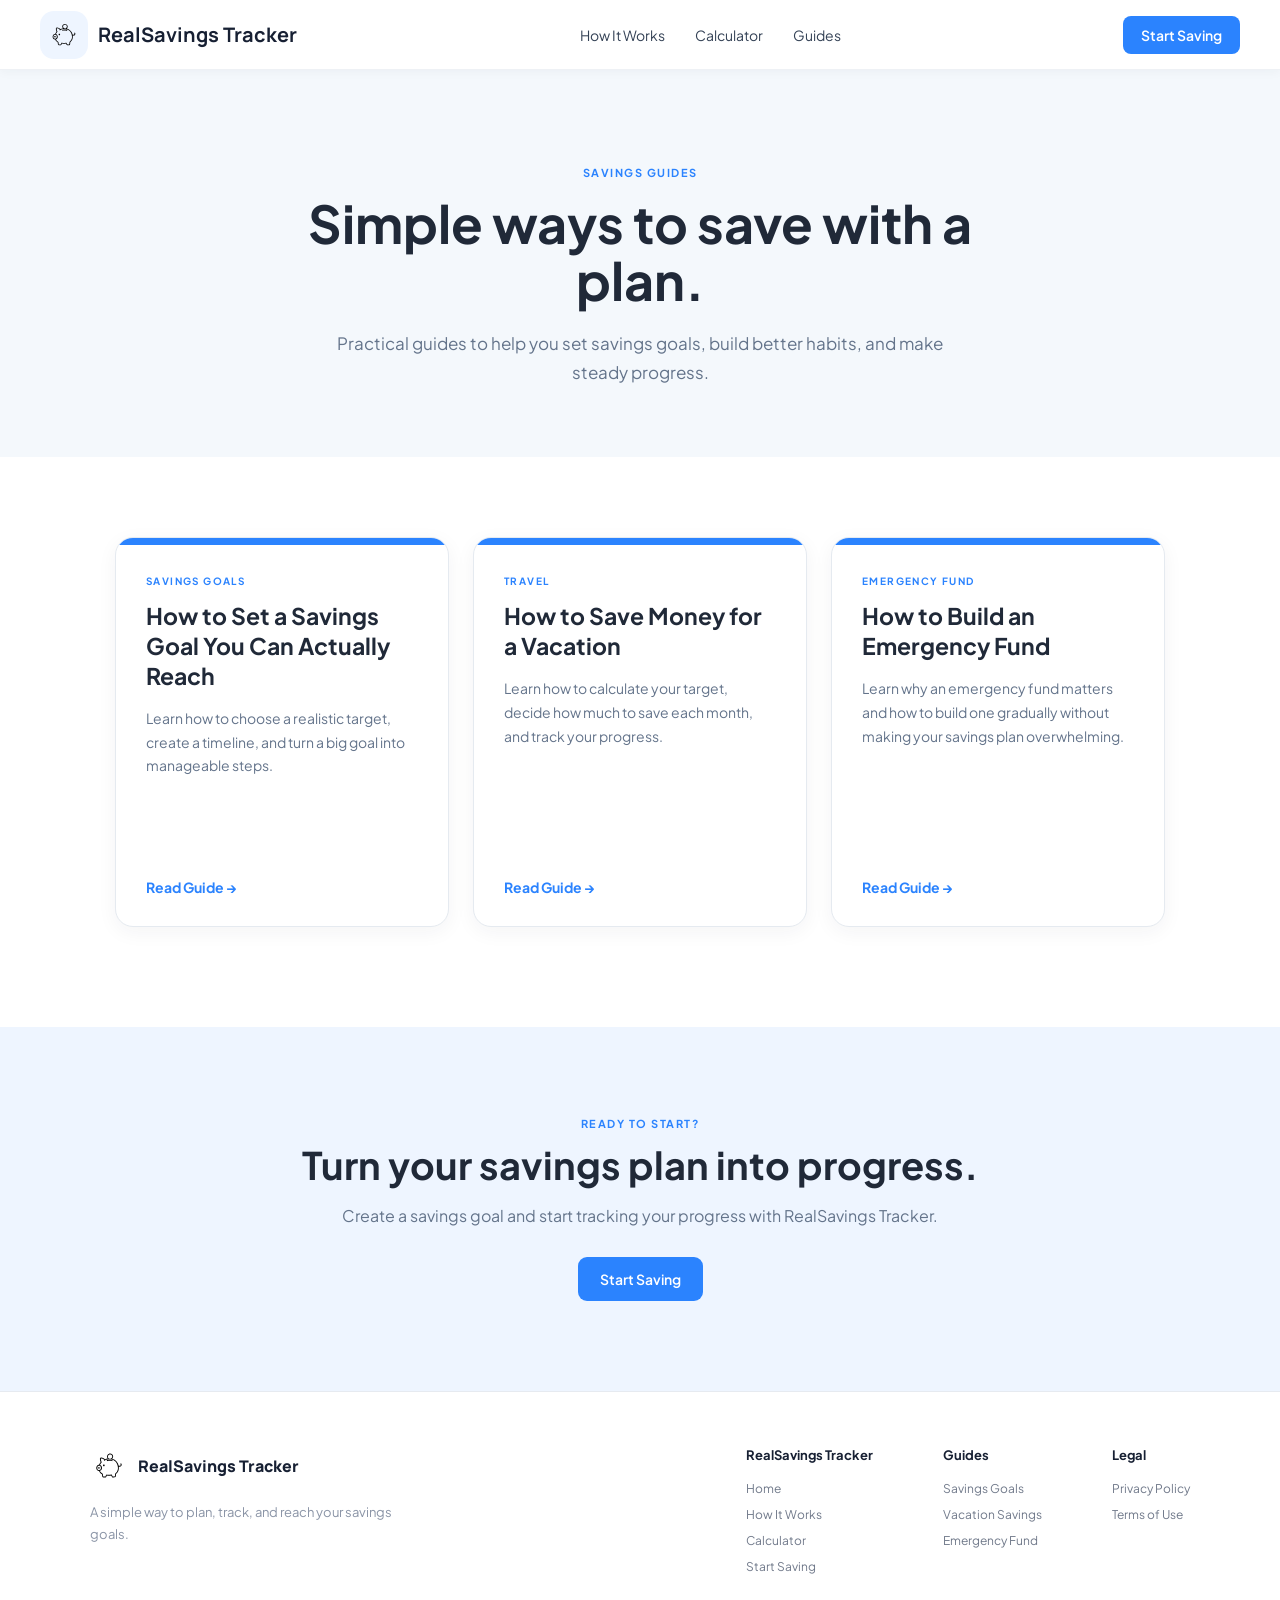
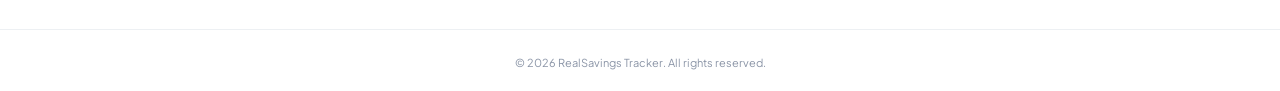
==== guides/index.html @ b10561f7 "Add articles, separate header and footer, and update SEO" ====
<!DOCTYPE html>
<html lang="en">
    <head>
        <meta charset="UTF-8">
        <meta name="viewport" content="width=device-width, initial-scale=1.0">
        <title>Savings Guides – RealSavings Tracker</title>
        <meta name="description" content="Practical savings guides to help you set realistic goals, save money, and make steady progress toward your targets.">
        <link rel="canonical" href="https://realsavingstracker.com/guides/">

        <!-- OPEN GRAPH -->
        <meta property="og:title" content="Savings Guides – RealSavings Tracker">
        <meta property="og:description" content="Practical guides to help you set savings goals, save money, and reach your targets.">
        <meta property="og:type" content="website">
        <meta property="og:url" content="https://realsavingstracker.com/guides/">

        <!-- TWITTER / X -->
        <meta name="twitter:card" content="summary">
        <meta name="twitter:title" content="Savings Guides – RealSavings Tracker">
        <meta name="twitter:description" content="Practical guides to help you set savings goals, save money, and reach your targets.">

        <link rel="icon" type="image/x-icon" href="../assets/images/favicon.ico">

        <link href="../assets/css/guides.css" rel="stylesheet">
        <link href="../assets/css/components.css" rel="stylesheet">

        <link href="https://fonts.googleapis.com/css2?family=Inter:wght@400;500;600;700&family=Manrope:wght@400;500;600;700;800&family=Plus+Jakarta+Sans:wght@400;500;600;700;800&display=swap" rel="stylesheet">
    </head>

    <body>
        <!-- HEADER -->
        <div id="header"></div>


        <!-- MAIN CONTENT -->
        <main>
            <!-- HERO -->
            <section class="guidesHero">
                <span class="sectionLabel">SAVINGS GUIDES</span>
                <h1>Simple ways to save with a plan.</h1>
                <p>Practical guides to help you set savings goals, build better habits, and make steady progress.</p>
            </section>


            <!-- GUIDES -->
            <section class="guidesSection">
                <div class="guidesGrid">
                    <!-- GUIDE 1 -->
                    <article class="guideCard">
                        <div class="guideCardContent">
                            <span class="guideCategory">SAVINGS GOALS</span>
                            <h2>How to Set a Savings Goal You Can Actually Reach</h2>
                            <p> Learn how to choose a realistic target, create a timeline, and turn a big goal into manageable steps.</p>
                            <a href="./how-to-set-a-savings-goal.html">Read Guide →</a>
                        </div>
                    </article>

                    <!-- GUIDE 2 -->
                    <article class="guideCard">
                        <div class="guideCardContent">
                            <span class="guideCategory">TRAVEL</span>
                            <h2>How to Save Money for a Vacation</h2>
                            <p> Learn how to calculate your target, decide how much to save each month, and track your progress.</p>
                            <a href="./how-to-save-for-a-vacation.html">Read Guide →</a>
                        </div>
                    </article>

                    <!-- GUIDE 3 -->
                    <article class="guideCard">
                        <div class="guideCardContent">
                            <span class="guideCategory">EMERGENCY FUND</span>
                            <h2>How to Build an Emergency Fund</h2>
                            <p> Learn why an emergency fund matters and how to build one gradually without making your savings plan overwhelming.</p>
                            <a href="./how-to-build-an-emergency-fund.html">Read Guide →</a>
                        </div>
                    </article>
                </div>
            </section>

            <!-- CTA -->
            <section class="guidesCta">
                <div>
                    <span>READY TO START?</span>
                    <h2>Turn your savings plan into progress.</h2>
                    <p>Create a savings goal and start tracking your progress with RealSavings Tracker.</p>
                    <a href="../app.html">Start Saving</a>
                </div>
            </section>
        </main>

        <!-- FOOTER -->
        <div id="footer"></div>

        <script src="../assets/script/components.js"></script>
    </body>
</html>
---- assets/css/guides.css ----
/* GUIDES HERO */

.guidesHero {
    padding: 90px 24px 70px;
    background-color: #f4f8fc;
    text-align: center;
}

.guidesHero .sectionLabel {
    display: inline-block;
    margin-bottom: 16px;
    color: #2b83fe;
    font-size: 11px;
    font-weight: 700;
    letter-spacing: 1.5px;
}

.guidesHero h1 {
    max-width: 760px;
    margin: 0 auto;
    color: #202938;
    font-size: 52px;
    line-height: 1.1;
    font-weight: 700;
}

.guidesHero p {
    max-width: 650px;
    margin: 20px auto 0;
    color: #64748b;
    font-size: 17px;
    line-height: 1.7;
}


/* GUIDES */

.guidesSection {
    padding: 80px 24px 100px;
    background-color: #ffffff;
}

.guidesGrid {
    max-width: 1050px;
    margin: 0 auto;
    display: grid;
    grid-template-columns: repeat(3, 1fr);
    gap: 24px;
}

.guideCard {
    min-height: 390px;
    display: flex;
    flex-direction: column;
    overflow: hidden;
    background-color: #ffffff;
    border: 1px solid #e5eaf0;
    border-radius: 18px;
    box-shadow: 0 5px 20px rgba(31, 41, 55, 0.05);

    transition:
        transform 0.2s ease,
        box-shadow 0.2s ease;
}

.guideCard::before {
    content: "";
    display: block;
    height: 7px;
    background-color: #2b83fe;
}

.guideCard:hover {
    transform: translateY(-5px);
    box-shadow: 0 14px 32px rgba(31, 41, 55, 0.10);
}

.guideCardContent {
    flex: 1;
    display: flex;
    flex-direction: column;
    padding: 30px;
}

.guideCategory {
    display: block;
    margin-bottom: 14px;
    color: #2b83fe;
    font-size: 10px;
    font-weight: 700;
    letter-spacing: 1.4px;
}

.guideCard h2 {
    margin: 0 0 16px;
    color: #202938;
    font-size: 23px;
    line-height: 1.3;
    font-weight: 700;
}

.guideCard p {
    margin: 0;
    color: #64748b;
    font-size: 14px;
    line-height: 1.7;
}

.guideCard a {
    width: fit-content;
    margin-top: auto;
    padding-top: 25px;
    color: #2b83fe;
    font-size: 14px;
    font-weight: 700;
    text-decoration: none;

    transition:
        color 0.2s ease,
        transform 0.2s ease;
}

.guideCard a:hover {
    color: #176fe8;
    transform: translateX(3px);
}


/* GUIDES CTA */

.guidesCta {
    padding: 90px 24px;
    background-color: #eef5ff;
    text-align: center;
}

.guidesCta > div {
    max-width: 680px;
    margin: 0 auto;
}

.guidesCta > div > span {
    display: block;
    margin-bottom: 12px;
    color: #2b83fe;
    font-size: 11px;
    font-weight: 700;
    letter-spacing: 1.5px;
}

.guidesCta h2 {
    margin: 0 0 14px;
    color: #202938;
    font-size: 38px;
    line-height: 1.2;
    font-weight: 700;
}

.guidesCta p {
    margin: 0 auto 28px;
    color: #64748b;
    font-size: 16px;
    line-height: 1.7;
}

.guidesCta a {
    display: inline-flex;
    align-items: center;
    justify-content: center;
    min-height: 44px;
    padding: 0 22px;
    border-radius: 9px;
    background-color: #2b83fe;
    color: #ffffff;
    font-size: 14px;
    font-weight: 600;
    text-decoration: none;

    transition:
        background-color 0.2s ease,
        transform 0.2s ease,
        box-shadow 0.2s ease;
}

.guidesCta a:hover {
    background-color: #176fe8;
    transform: translateY(-2px);
    box-shadow: 0 6px 16px rgba(43, 131, 254, 0.20);
}


/* ARTICLE */

.guideArticle {
    width: min(900px, 90%);
    margin: 70px auto 100px;
}


/* ARTICLE HERO */

.articleHero {
    margin-bottom: 70px;
}

.articleHeader {
    text-align: center;
    max-width: 780px;
    margin: 0 auto 40px;
}

.articleHeader .sectionLabel {
    display: inline-block;
    margin-bottom: 18px;
    color: #1769e0;
    font-size: 12px;
    font-weight: 800;
    letter-spacing: 1.5px;
}

.articleHeader h1 {
    margin: 0;
    color: #171b21;
    font-family: "Manrope", sans-serif;
    font-size: clamp(36px, 5vw, 58px);
    line-height: 1.08;
    letter-spacing: -1.5px;
}

.articleHeader > p {
    max-width: 680px;
    margin: 24px auto 0;
    color: #69717c;
    font-size: 17px;
    line-height: 1.7;
}

.articleHeroImage {
    width: 100%;
    height: 400px;
    overflow: hidden;
    border-radius: 20px;
    background: #e9edf2;
}

.articleHeroImage img {
    width: 100%;
    height: 100%;
    object-fit: cover;
}


/* ARTICLE SECTIONS */

.articleSection {
    margin-bottom: 70px;
}

.articleSection > p,
.articleSection > ul {
    color: #4f5761;
    font-size: 16px;
    line-height: 1.9;
}

.articleSection > p {
    margin: 0 0 22px;
}

.articleSection > ul {
    margin: 0 0 25px;
    padding-left: 25px;
}

.articleSection > ul li {
    margin-bottom: 10px;
}

.articleSection h2 {
    margin: 0 0 24px;
    color: #171b21;
    font-family: "Manrope", sans-serif;
    font-size: 30px;
    line-height: 1.25;
    letter-spacing: -0.5px;
}

.articleSectionHeading {
    display: flex;
    align-items: center;
    gap: 18px;
    margin-bottom: 28px;
}

.articleSectionHeading .articleIcon {
    width: 54px;
    height: 54px;
    flex-shrink: 0;
    display: flex;
    align-items: center;
    justify-content: center;
    background: #e9f2ff;
    border-radius: 15px;
}

.articleSectionHeading .articleIcon img {
    width: 28px;
    height: 28px;
    object-fit: contain;
}

.articleSectionHeading span {
    display: block;
    margin-bottom: 5px;
    color: #1769e0;
    font-size: 11px;
    font-weight: 800;
    letter-spacing: 1.2px;
}

.articleSectionHeading h2 {
    margin: 0;
}


/* REMEMBER BOX */

.rememberBox {
    display: flex;
    gap: 16px;
    align-items: flex-start;
    margin: 30px 0;
    padding: 22px 24px;
    background: #eef6ff;
    border: 1px solid #d9eaff;
    border-radius: 15px;
}

.rememberBox img {
    width: 28px;
    height: 28px;
    flex-shrink: 0;
    margin-top: 2px;
}

.rememberBox strong {
    display: block;
    margin-bottom: 6px;
    color: #1769e0;
    font-size: 14px;
}

.rememberBox p {
    margin: 0;
    color: #4f5761;
    font-size: 14px;
    line-height: 1.7;
}

.rememberBox.warning {
    background: #fff8e8;
    border-color: #f5e2ad;
}

.rememberBox.warning strong {
    color: #a46a00;
}


/* GOAL EXAMPLES */

.goalExamples {
    display: grid;
    grid-template-columns: repeat(3, 1fr);
    gap: 12px;
    margin: 30px 0;
}

.goalExample {
    padding: 18px;
    background: #ffffff;
    border: 1px solid #e6e9ed;
    border-radius: 12px;
    text-align: center;
}

.goalExample span {
    color: #343a42;
    font-size: 13px;
    font-weight: 700;
}


/* REAL LIFE EXAMPLE */

.realLifeExample {
    margin: 35px 0;
    padding: 30px;
    background: #ffffff;
    border: 1px solid #e5e9ee;
    border-radius: 18px;
    box-shadow: 0 8px 25px rgba(30, 40, 55, 0.04);
}

.realLifeExample > span {
    display: block;
    margin-bottom: 10px;
    color: #1769e0;
    font-size: 11px;
    font-weight: 800;
    letter-spacing: 1.2px;
}

.realLifeExample h3 {
    margin: 0 0 14px;
    color: #20242a;
    font-family: "Manrope", sans-serif;
    font-size: 22px;
}

.realLifeExample p {
    margin: 0 0 20px;
    color: #59616b;
    font-size: 14px;
    line-height: 1.8;
}


/* EXAMPLE NUMBERS */

.exampleNumbers {
    display: grid;
    grid-template-columns: repeat(3, 1fr);
    gap: 12px;
}

.exampleNumbers > div {
    padding: 17px;
    background: #f6f8fa;
    border-radius: 11px;
}

.exampleNumbers span {
    display: block;
    margin-bottom: 5px;
    color: #7a818a;
    font-size: 11px;
    font-weight: 600;
}

.exampleNumbers strong {
    color: #20242a;
    font-size: 19px;
}


/* FORMULA */

.formulaCard {
    display: flex;
    align-items: center;
    justify-content: space-between;
    gap: 20px;
    margin: 25px 0;
    padding: 22px 25px;
    background: #ffffff;
    border: 1px solid #e4e8ed;
    border-radius: 14px;
}

.formulaCard span {
    color: #7b838d;
    font-size: 11px;
    font-weight: 800;
    letter-spacing: 1px;
}

.formulaCard strong {
    color: #1769e0;
    font-size: 18px;
}


/* QUESTION BOX */

.questionBox {
    display: flex;
    align-items: center;
    justify-content: space-between;
    margin: 30px 0;
    padding: 25px 28px;
    background: #f1f7ff;
    border-radius: 15px;
}

.questionBox strong {
    color: #252a30;
    font-family: "Manrope", sans-serif;
    font-size: 20px;
}

.questionBox span {
    color: #1769e0;
    font-size: 24px;
    font-weight: 800;
}


/* PROGRESS EXAMPLE */

.progressExample {
    margin: 35px 0;
    padding: 25px;
    background: #ffffff;
    border: 1px solid #e4e8ed;
    border-radius: 16px;
}

.progressExampleHeader {
    display: flex;
    align-items: flex-end;
    justify-content: space-between;
    gap: 20px;
    margin-bottom: 14px;
}

.progressExampleHeader div span {
    display: block;
    margin-bottom: 5px;
    color: #7a818a;
    font-size: 11px;
    font-weight: 800;
    letter-spacing: 1px;
}

.progressExampleHeader div strong {
    color: #20242a;
    font-size: 20px;
}

.progressExampleHeader > span {
    color: #1769e0;
    font-size: 15px;
    font-weight: 800;
}

.progressExampleBar {
    width: 100%;
    height: 12px;
    overflow: hidden;
    background: #e9edf1;
    border-radius: 20px;
}

.progressExampleBar div {
    width: 78%;
    height: 100%;
    background: #1769e0;
    border-radius: inherit;
}

.progressExampleBar div.quarter {
    width: 25%;
}

.progressExample p {
    margin: 12px 0 0;
    color: #7a818a;
    font-size: 12px;
}


/* GOAL COMPARISON */

.goalComparison {
    display: grid;
    grid-template-columns: 1fr 1fr;
    gap: 15px;
}

.goalComparisonCard {
    padding: 22px;
    background: #f6f8fa;
    border-radius: 13px;
}

.goalComparisonCard span {
    display: block;
    margin-bottom: 10px;
    color: #737b85;
    font-size: 11px;
    font-weight: 800;
}

.goalComparisonCard strong {
    display: block;
    color: #20242a;
    font-size: 25px;
}

.goalComparisonCard small {
    color: #8a9199;
    font-size: 12px;
}


/* TRANSFER EXAMPLE */

.goalTransferExample {
    display: flex;
    align-items: center;
    justify-content: center;
    gap: 20px;
    margin: 30px 0;
}

.transferGoal {
    width: 180px;
    padding: 22px;
    background: #ffffff;
    border: 1px solid #e4e8ed;
    border-radius: 14px;
    text-align: center;
}

.transferGoal span {
    display: block;
    margin-bottom: 10px;
    color: #737b85;
    font-size: 10px;
    font-weight: 800;
}

.transferGoal strong {
    display: block;
    color: #20242a;
    font-size: 24px;
}

.transferGoal small {
    color: #9299a1;
    font-size: 11px;
}

.transferArrow {
    color: #1769e0;
    font-size: 24px;
    font-weight: 800;
}


/* TAKEAWAYS */

.takeaways {
    margin: 90px 0;
    padding: 40px;
    background: #ffffff;
    border: 1px solid #e3e7eb;
    border-radius: 20px;
}

.takeawaysHeader {
    margin-bottom: 30px;
}

.takeawaysHeader > span {
    display: block;
    margin-bottom: 10px;
    color: #1769e0;
    font-size: 11px;
    font-weight: 800;
    letter-spacing: 1.3px;
}

.takeawaysHeader h2 {
    margin: 0;
    color: #20242a;
    font-family: "Manrope", sans-serif;
    font-size: 29px;
}

.takeawaysList {
    display: grid;
    grid-template-columns: 1fr 1fr;
    gap: 0;
}

.takeawaysList > div {
    display: flex;
    align-items: flex-start;
    gap: 14px;
    padding: 17px 0;
    border-top: 1px solid #edf0f3;
}

.takeawaysList span {
    color: #1769e0;
    font-size: 12px;
    font-weight: 800;
}

.takeawaysList p {
    margin: 0;
    color: #555d66;
    font-size: 13px;
    line-height: 1.6;
}


/* ARTICLE CTA */

.articleCta {
    padding: 55px 40px;
    background: #1769e0;
    border-radius: 22px;
    text-align: center;
}

.articleCta > span {
    display: block;
    margin-bottom: 12px;
    color: #cfe2ff;
    font-size: 11px;
    font-weight: 800;
    letter-spacing: 1.4px;
}

.articleCta h2 {
    margin: 0;
    color: #ffffff;
    font-family: "Manrope", sans-serif;
    font-size: 32px;
}

.articleCta p {
    max-width: 550px;
    margin: 16px auto 28px;
    color: #dceaff;
    font-size: 14px;
    line-height: 1.7;
}

.articleCta a {
    display: inline-block;
    padding: 13px 24px;
    background: #ffffff;
    color: #1769e0;
    border-radius: 9px;
    font-size: 14px;
    font-weight: 800;
    text-decoration: none;
}


/* RESPONSIVE */

@media (max-width: 1000px) {

    .guidesHero {
        padding: 80px 24px 60px;
    }

    .guidesHero h1 {
        font-size: 44px;
    }

    .guidesGrid {
        max-width: 800px;
        grid-template-columns: 1fr;
    }

    .guideCard {
        min-height: 0;
    }

}


@media (max-width: 800px) {

    .articleHeroImage {
        height: 300px;
    }

    .goalExamples {
        grid-template-columns: 1fr 1fr;
    }

    .takeawaysList {
        grid-template-columns: 1fr;
    }

}


@media (max-width: 750px) {

    .guidesHero {
        padding: 65px 24px 50px;
    }

    .guidesHero h1 {
        font-size: 38px;
    }

    .guidesHero p {
        font-size: 15px;
    }

    .guidesSection {
        padding: 60px 24px 75px;
    }

    .guideCardContent {
        padding: 26px;
    }

    .guideCard h2 {
        font-size: 21px;
    }

    .guidesCta {
        padding: 70px 24px;
    }

    .guidesCta h2 {
        font-size: 32px;
    }

}


@media (max-width: 600px) {

    .guideArticle {
        width: 90%;
        margin-top: 45px;
    }

    .articleHeader h1 {
        font-size: 35px;
        letter-spacing: -0.8px;
    }

    .articleHeader > p {
        font-size: 15px;
    }

    .articleHero {
        margin-bottom: 50px;
    }

    .articleHeroImage {
        height: 230px;
        border-radius: 15px;
    }

    .articleSection {
        margin-bottom: 55px;
    }

    .articleSectionHeading {
        align-items: flex-start;
    }

    .articleSection h2 {
        font-size: 25px;
    }

    .articleSection > p {
        font-size: 15px;
        line-height: 1.8;
    }

    .goalExamples {
        grid-template-columns: 1fr 1fr;
    }

    .exampleNumbers {
        grid-template-columns: 1fr;
    }

    .formulaCard {
        flex-direction: column;
        align-items: flex-start;
    }

    .goalComparison {
        grid-template-columns: 1fr;
    }

    .goalTransferExample {
        flex-direction: column;
    }

    .transferArrow {
        transform: rotate(90deg);
    }

    .takeaways {
        padding: 28px 22px;
        margin: 65px 0;
    }

    .takeawaysHeader h2 {
        font-size: 25px;
    }

    .articleCta {
        padding: 40px 25px;
        border-radius: 17px;
    }

    .articleCta h2 {
        font-size: 27px;
    }

}


@media (max-width: 500px) {

    .guidesHero {
        padding: 55px 18px 45px;
    }

    .guidesHero h1 {
        font-size: 32px;
    }

    .guidesHero p {
        font-size: 14px;
    }

    .guidesSection {
        padding: 50px 18px 65px;
    }

    .guideCardContent {
        padding: 24px;
    }

    .guideCard h2 {
        font-size: 20px;
    }

    .guideCard p {
        font-size: 13px;
    }

    .guidesCta {
        padding: 60px 18px;
    }

    .guidesCta h2 {
        font-size: 29px;
    }

    .guidesCta p {
        font-size: 14px;
    }

}


@media (max-width: 400px) {

    .articleHeader h1 {
        font-size: 31px;
    }

    .articleSectionHeading .articleIcon {
        width: 46px;
        height: 46px;
    }

    .articleSectionHeading .articleIcon img {
        width: 24px;
        height: 24px;
    }

    .goalExamples {
        grid-template-columns: 1fr;
    }

}
---- assets/css/components.css ----
/* SHARED COMPONENTS */
* {
    box-sizing: border-box;
}

body {
    margin: 0;
    font-family: "Plus Jakarta Sans", Arial, sans-serif;
}

/* HEADER */

header {
    width: 100%;
    height: 70px;
    display: flex;
    align-items: center;
    justify-content: space-between;
    padding: 0 40px;
    position: sticky;
    top: 0;
    z-index: 1000;
    background-color: #ffffff;
    border-bottom: 1px solid #eef1f5;
    box-shadow: 0 2px 10px rgba(31, 41, 55, 0.04);
}

header .logo,
header .logo:visited,
header .logo:hover,
header .logo:active {
    display: flex;
    align-items: center;
    gap: 10px;
    color: #172033 !important;
    font-family: "Manrope", sans-serif;
    font-size: 18px;
    font-weight: 800;
    text-decoration: none !important;
    transition: opacity 0.2s ease;
}

header .logo:hover {
    opacity: 0.8;
}

header .logoIcon {
    width: 48px;
    height: 48px;
    display: flex;
    align-items: center;
    justify-content: center;
    border-radius: 14px;
    background-color: #eef5ff;
}

header .logoIcon img {
    width: 34px;
    height: 34px;
}

header .logo span {
    color: #172033 !important;
    font-size: 20px;
    font-weight: 700;
}

header nav {
    display: flex;
    gap: 30px;
}

header nav a,
header nav a:visited {
    color: #334155;
    font-size: 14px;
    text-decoration: none;
    transition: color 0.2s ease;
}

header nav a:hover {
    color: #2b83fe;
}

header .startSavingButton,
header .startSavingButton:visited {
    padding: 10px 18px;
    border-radius: 8px;
    background-color: #2b83fe;
    color: #ffffff !important;
    text-decoration: none !important;
    font-size: 14px;
    font-weight: 600;
    transition:
        background-color 0.2s ease,
        transform 0.2s ease,
        box-shadow 0.2s ease;
}

header .startSavingButton:hover {
    background-color: #176fe8;
    transform: translateY(-2px);
    box-shadow: 0 6px 16px rgba(43, 131, 254, 0.20);
}


/* FOOTER */

footer {
    background-color: #ffffff;
    border-top: 1px solid #e6eaf0;
}

.footerMain {
    width: min(1100px, 90%);
    margin: 0 auto;
    padding: 55px 0;
    display: flex;
    justify-content: space-between;
    gap: 60px;
}

.footerBrand {
    max-width: 320px;
}

.footerLogo {
    display: flex;
    align-items: center;
    gap: 10px;
    color: #172033;
    font-family: "Manrope", sans-serif;
    font-weight: 800;
}

.footerLogo img {
    width: 38px;
    height: 38px;
    object-fit: contain;
}

.footerBrand > p {
    margin-top: 16px;
    color: #8a94a6;
    font-size: 13px;
    line-height: 1.7;
}

.footerLinks {
    display: flex;
    gap: 70px;
}

.footerColumn {
    display: flex;
    flex-direction: column;
    gap: 11px;
}

.footerColumn h3 {
    margin: 0 0 7px;
    color: #172033;
    font-size: 13px;
}

.footerColumn a {
    color: #70798a;
    font-size: 12px;
    text-decoration: none;
    transition: color 0.2s ease;
}

.footerColumn a:hover {
    color: #2b83fe;
}

.footerBottom {
    padding: 20px 5%;
    border-top: 1px solid #edf0f3;
    text-align: center;
}

.footerBottom span {
    color: #8a94a6;
    font-size: 11px;
}


/* RESPONSIVE */

@media (max-width: 1000px) {

    header {
        padding: 0 30px;
    }

    header nav {
        gap: 20px;
    }

    .footerMain {
        flex-direction: column;
    }

    .footerLinks {
        gap: 45px;
    }

}

@media (max-width: 750px) {

    header {
        height: 64px;
        padding: 0 24px;
    }

    header nav {
        display: none;
    }

    header .logo span {
        font-size: 18px;
    }

    header .startSavingButton {
        padding: 9px 14px;
        font-size: 13px;
    }

}

@media (max-width: 600px) {

    .footerLinks {
        flex-direction: column;
        gap: 30px;
    }

}

@media (max-width: 500px) {

    header {
        padding: 0 18px;
    }

    header .logoIcon img {
        width: 32px;
        height: 32px;
    }

    header .logo span {
        font-size: 17px;
    }

    header .startSavingButton {
        padding: 8px 12px;
        font-size: 12px;
    }

}

@media (max-width: 280px) {

    header .logo span {
        display: none;
    }

}
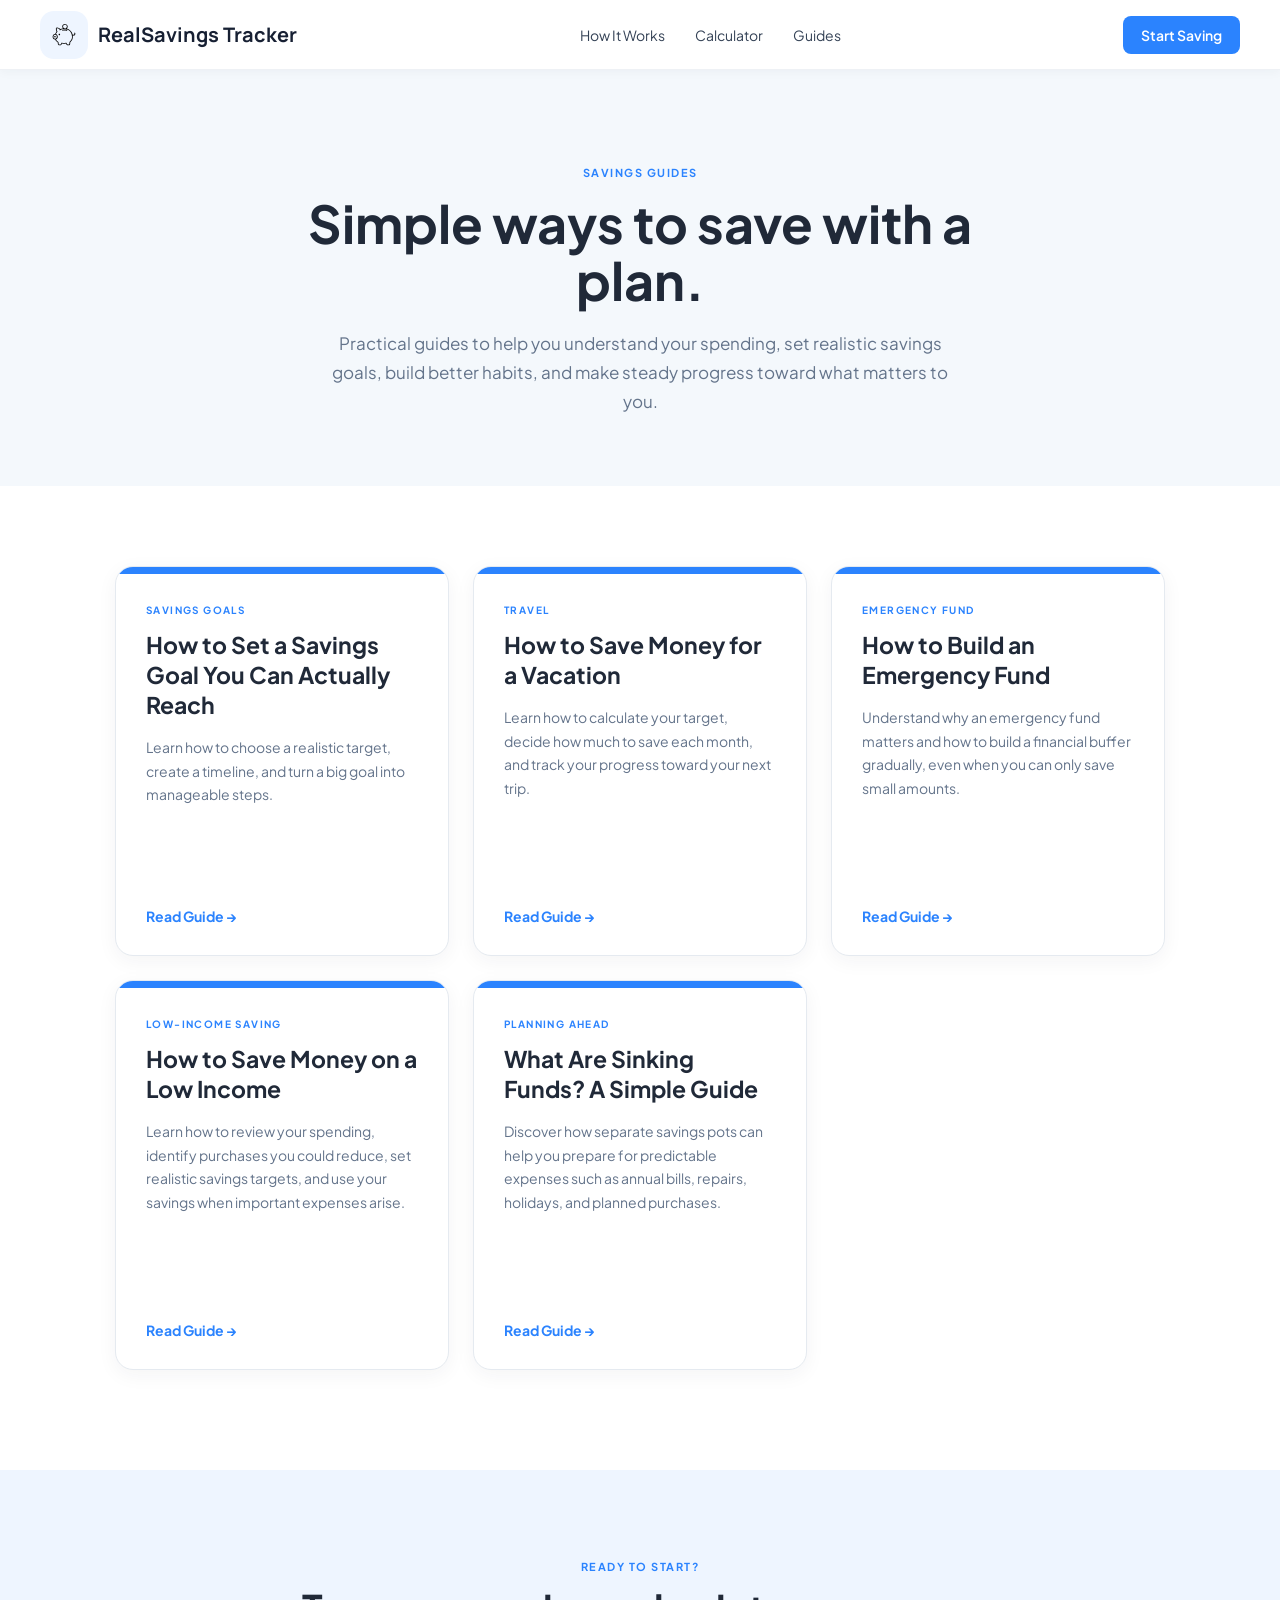
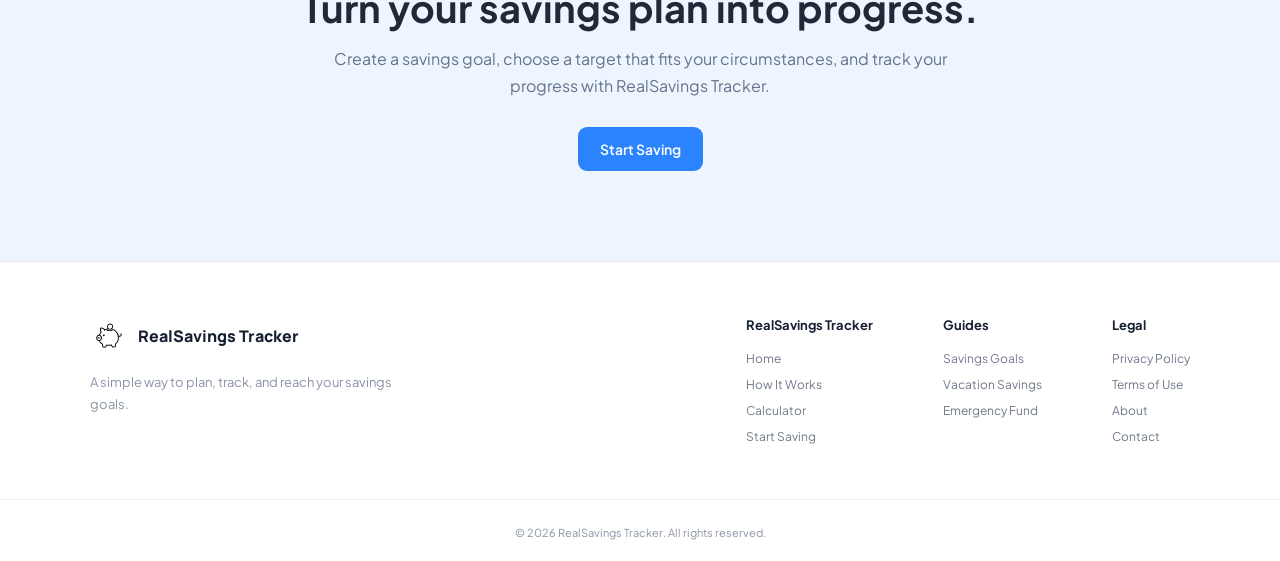
==== commit e11542e2: "Improve website content, SEO, and navigation" ====
--- a/guides/index.html
+++ b/guides/index.html
@@ -1,95 +1,195 @@
 <!DOCTYPE html>
 <html lang="en">
-    <head>
-        <meta charset="UTF-8">
-        <meta name="viewport" content="width=device-width, initial-scale=1.0">
-        <title>Savings Guides – RealSavings Tracker</title>
-        <meta name="description" content="Practical savings guides to help you set realistic goals, save money, and make steady progress toward your targets.">
-        <link rel="canonical" href="https://realsavingstracker.com/guides/">
 
-        <!-- OPEN GRAPH -->
-        <meta property="og:title" content="Savings Guides – RealSavings Tracker">
-        <meta property="og:description" content="Practical guides to help you set savings goals, save money, and reach your targets.">
-        <meta property="og:type" content="website">
-        <meta property="og:url" content="https://realsavingstracker.com/guides/">
+<head>
+    <meta charset="UTF-8">
+    <meta name="viewport" content="width=device-width, initial-scale=1.0">
 
-        <!-- TWITTER / X -->
-        <meta name="twitter:card" content="summary">
-        <meta name="twitter:title" content="Savings Guides – RealSavings Tracker">
-        <meta name="twitter:description" content="Practical guides to help you set savings goals, save money, and reach your targets.">
+    <title>Savings Guides – RealSavings Tracker</title>
+    <meta name="description" content="Explore practical savings guides covering realistic savings goals, vacations, emergency funds, saving on a low income, and sinking funds.">
+    <meta name="robots" content="index, follow">
 
-        <link rel="icon" type="image/x-icon" href="../assets/images/favicon.ico">
+    <link rel="canonical" href="https://realsavingstracker.com/guides/">
 
-        <link href="../assets/css/guides.css" rel="stylesheet">
-        <link href="../assets/css/components.css" rel="stylesheet">
+    <!-- OPEN GRAPH -->
+    <meta property="og:title" content="Savings Guides – RealSavings Tracker">
+    <meta property="og:description" content="Practical guides to help you set savings goals, manage your money, prepare for unexpected costs, and build better saving habits.">
+    <meta property="og:type" content="website">
+    <meta property="og:url" content="https://realsavingstracker.com/guides/">
 
-        <link href="https://fonts.googleapis.com/css2?family=Inter:wght@400;500;600;700&family=Manrope:wght@400;500;600;700;800&family=Plus+Jakarta+Sans:wght@400;500;600;700;800&display=swap" rel="stylesheet">
-    </head>
+    <!-- TWITTER / X -->
+    <meta name="twitter:card" content="summary">
+    <meta name="twitter:title" content="Savings Guides – RealSavings Tracker">
+    <meta name="twitter:description" content="Learn practical ways to save money, plan for future expenses, and reach your savings goals.">
 
-    <body>
-        <!-- HEADER -->
-        <div id="header"></div>
+    <link rel="icon" type="image/x-icon" href="../assets/images/favicon.ico">
+
+    <link href="../assets/css/guides.css" rel="stylesheet">
+    <link href="../assets/css/components.css" rel="stylesheet">
+
+    <link href="https://fonts.googleapis.com/css2?family=Inter:wght@400;500;600;700&family=Manrope:wght@400;500;600;700;800&family=Plus+Jakarta+Sans:wght@400;500;600;700;800&display=swap" rel="stylesheet">
+</head>
+
+<body>
+
+    <!-- HEADER -->
+    <div id="header"></div>
 
 
-        <!-- MAIN CONTENT -->
-        <main>
-            <!-- HERO -->
-            <section class="guidesHero">
-                <span class="sectionLabel">SAVINGS GUIDES</span>
-                <h1>Simple ways to save with a plan.</h1>
-                <p>Practical guides to help you set savings goals, build better habits, and make steady progress.</p>
-            </section>
+    <!-- MAIN CONTENT -->
+    <main>
+
+        <!-- HERO -->
+        <section class="guidesHero">
+            <span class="sectionLabel">SAVINGS GUIDES</span>
+
+            <h1>Simple ways to save with a plan.</h1>
+
+            <p>
+                Practical guides to help you understand your spending,
+                set realistic savings goals, build better habits, and
+                make steady progress toward what matters to you.
+            </p>
+        </section>
 
 
-            <!-- GUIDES -->
-            <section class="guidesSection">
-                <div class="guidesGrid">
-                    <!-- GUIDE 1 -->
-                    <article class="guideCard">
-                        <div class="guideCardContent">
-                            <span class="guideCategory">SAVINGS GOALS</span>
-                            <h2>How to Set a Savings Goal You Can Actually Reach</h2>
-                            <p> Learn how to choose a realistic target, create a timeline, and turn a big goal into manageable steps.</p>
-                            <a href="./how-to-set-a-savings-goal.html">Read Guide →</a>
-                        </div>
-                    </article>
+        <!-- GUIDES -->
+        <section class="guidesSection">
 
-                    <!-- GUIDE 2 -->
-                    <article class="guideCard">
-                        <div class="guideCardContent">
-                            <span class="guideCategory">TRAVEL</span>
-                            <h2>How to Save Money for a Vacation</h2>
-                            <p> Learn how to calculate your target, decide how much to save each month, and track your progress.</p>
-                            <a href="./how-to-save-for-a-vacation.html">Read Guide →</a>
-                        </div>
-                    </article>
+            <div class="guidesGrid">
 
-                    <!-- GUIDE 3 -->
-                    <article class="guideCard">
-                        <div class="guideCardContent">
-                            <span class="guideCategory">EMERGENCY FUND</span>
-                            <h2>How to Build an Emergency Fund</h2>
-                            <p> Learn why an emergency fund matters and how to build one gradually without making your savings plan overwhelming.</p>
-                            <a href="./how-to-build-an-emergency-fund.html">Read Guide →</a>
-                        </div>
-                    </article>
-                </div>
-            </section>
+                <!-- GUIDE 1 -->
+                <article class="guideCard">
+                    <div class="guideCardContent">
 
-            <!-- CTA -->
-            <section class="guidesCta">
-                <div>
-                    <span>READY TO START?</span>
-                    <h2>Turn your savings plan into progress.</h2>
-                    <p>Create a savings goal and start tracking your progress with RealSavings Tracker.</p>
-                    <a href="../app.html">Start Saving</a>
-                </div>
-            </section>
-        </main>
+                        <span class="guideCategory">SAVINGS GOALS</span>
 
-        <!-- FOOTER -->
-        <div id="footer"></div>
+                        <h2>How to Set a Savings Goal You Can Actually Reach</h2>
 
-        <script src="../assets/script/components.js"></script>
-    </body>
+                        <p>
+                            Learn how to choose a realistic target, create
+                            a timeline, and turn a big goal into manageable
+                            steps.
+                        </p>
+
+                        <a href="./how-to-set-a-savings-goal.html">Read Guide →</a>
+
+                    </div>
+                </article>
+
+
+                <!-- GUIDE 2 -->
+                <article class="guideCard">
+                    <div class="guideCardContent">
+
+                        <span class="guideCategory">TRAVEL</span>
+
+                        <h2>How to Save Money for a Vacation</h2>
+
+                        <p>
+                            Learn how to calculate your target, decide
+                            how much to save each month, and track your
+                            progress toward your next trip.
+                        </p>
+
+                        <a href="./how-to-save-for-a-vacation.html">Read Guide →</a>
+
+                    </div>
+                </article>
+
+
+                <!-- GUIDE 3 -->
+                <article class="guideCard">
+                    <div class="guideCardContent">
+
+                        <span class="guideCategory">EMERGENCY FUND</span>
+
+                        <h2>How to Build an Emergency Fund</h2>
+
+                        <p>
+                            Understand why an emergency fund matters
+                            and how to build a financial buffer gradually,
+                            even when you can only save small amounts.
+                        </p>
+
+                        <a href="./how-to-build-an-emergency-fund.html">Read Guide →</a>
+
+                    </div>
+                </article>
+
+
+                <!-- GUIDE 4 -->
+                <article class="guideCard">
+                    <div class="guideCardContent">
+
+                        <span class="guideCategory">LOW-INCOME SAVING</span>
+
+                        <h2>How to Save Money on a Low Income</h2>
+
+                        <p>
+                            Learn how to review your spending, identify
+                            purchases you could reduce, set realistic
+                            savings targets, and use your savings when
+                            important expenses arise.
+                        </p>
+
+                        <a href="./how-to-save-money-on-a-low-income.html">Read Guide →</a>
+
+                    </div>
+                </article>
+
+
+                <!-- GUIDE 5 -->
+                <article class="guideCard">
+                    <div class="guideCardContent">
+
+                        <span class="guideCategory">PLANNING AHEAD</span>
+
+                        <h2>What Are Sinking Funds? A Simple Guide</h2>
+
+                        <p>
+                            Discover how separate savings pots can help
+                            you prepare for predictable expenses such as
+                            annual bills, repairs, holidays, and planned
+                            purchases.
+                        </p>
+
+                        <a href="./what-are-sinking-funds.html">Read Guide →</a>
+
+                    </div>
+                </article>
+
+            </div>
+
+        </section>
+
+
+        <!-- CTA -->
+        <section class="guidesCta">
+            <div>
+
+                <span>READY TO START?</span>
+
+                <h2>Turn your savings plan into progress.</h2>
+
+                <p>
+                    Create a savings goal, choose a target that fits
+                    your circumstances, and track your progress with
+                    RealSavings Tracker.
+                </p>
+
+                <a href="../app.html">Start Saving</a>
+
+            </div>
+        </section>
+
+    </main>
+
+
+    <!-- FOOTER -->
+    <div id="footer"></div>
+
+    <script src="../assets/script/components.js"></script>
+
+</body>
 </html>
